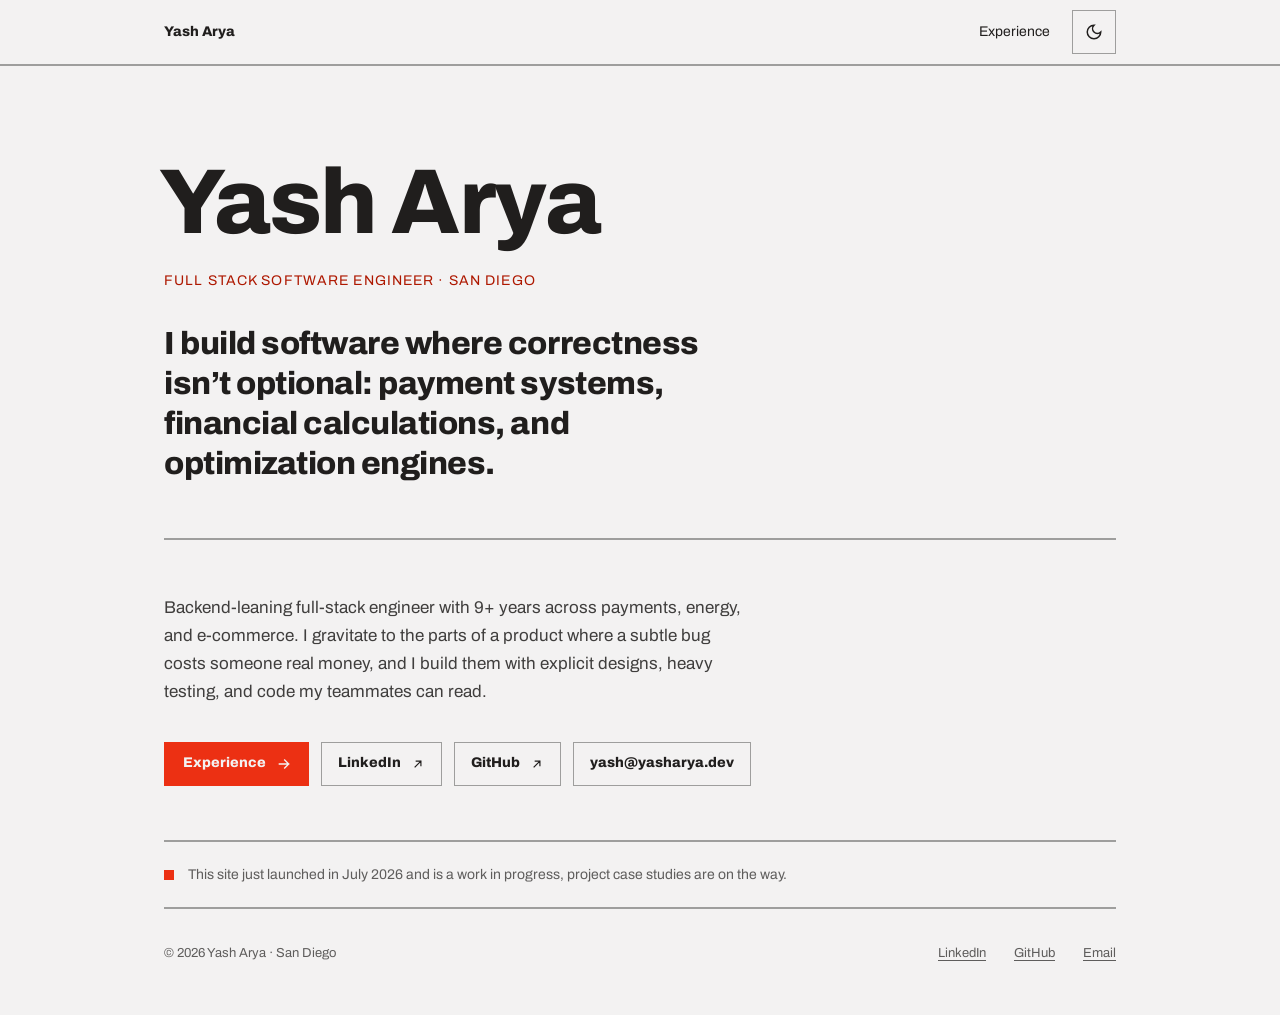
==== index.html @ 6b177f48 "V1" ====
<!DOCTYPE html>
<html lang="en">
<head>
<meta charset="utf-8">
<meta name="viewport" content="width=device-width, initial-scale=1">
<title>Yash Arya - Full Stack Software Engineer · San Diego</title>
<meta name="description" content="Yash Arya is a backend-leaning full-stack software engineer in San Diego with 9+ years across payments, energy, and e-commerce.">
<meta property="og:title" content="Yash Arya - Full Stack Software Engineer">
<meta property="og:description" content="Backend-leaning full-stack engineer with 9+ years across payments, energy, and e-commerce. San Diego.">
<meta property="og:type" content="website">
<meta property="og:url" content="https://yasharya.dev/">
<link rel="canonical" href="https://yasharya.dev/">
<link rel="icon" href="data:image/svg+xml,%3Csvg xmlns='http://www.w3.org/2000/svg' viewBox='0 0 64 64'%3E%3Crect width='64' height='64' fill='%23ec3013'/%3E%3Ctext x='32' y='43' font-family='Archivo,Arial,sans-serif' font-weight='800' font-size='28' fill='%23f3f2f2' text-anchor='middle'%3EYA%3C/text%3E%3C/svg%3E">
<link rel="preconnect" href="https://fonts.googleapis.com">
<link rel="preconnect" href="https://fonts.gstatic.com" crossorigin>
<link rel="stylesheet" href="https://fonts.googleapis.com/css2?family=Archivo:wght@400;600;800&display=swap" media="print" onload="this.media='all'">
<noscript><link rel="stylesheet" href="https://fonts.googleapis.com/css2?family=Archivo:wght@400;600;800&display=swap"></noscript>
<link rel="stylesheet" href="styles.css">
<script>/* Apply a saved theme choice before first paint to avoid a flash. */
try { var t = localStorage.getItem('ya-theme'); if (t) document.documentElement.setAttribute('data-theme', t); } catch (e) {}</script>
</head>
<body>
<a href="#main" class="skip-link">Skip to content</a>
<header>
  <nav class="nav" aria-label="Primary" style="padding: 10px max(clamp(20px, 5vw, 64px), calc((100% - 1080px) / 2 + clamp(20px, 5vw, 64px)))">
    <a href="index.html" class="nav-brand" aria-current="page" style="text-decoration: none; color: inherit; display: inline-flex; align-items: center; min-height: 44px; margin-right: auto">Yash Arya</a>
    <a href="experience.html" style="display: inline-flex; align-items: center; min-height: 44px; padding: 0 6px">Experience</a>
    <button type="button" id="theme-toggle" class="btn btn-secondary btn-icon theme-toggle" aria-label="Switch to dark mode" style="width: 44px; height: 44px">
      <svg class="icon-sun" width="18" height="18" viewBox="0 0 24 24" fill="none" stroke="currentColor" stroke-width="2" stroke-linecap="square" aria-hidden="true"><circle cx="12" cy="12" r="4"></circle><path d="M12 2v2M12 20v2M4.93 4.93l1.41 1.41M17.66 17.66l1.41 1.41M2 12h2M20 12h2M6.34 17.66l-1.41 1.41M19.07 4.93l-1.41 1.41"></path></svg>
      <svg class="icon-moon" width="18" height="18" viewBox="0 0 24 24" fill="none" stroke="currentColor" stroke-width="2" stroke-linecap="square" aria-hidden="true"><path d="M12 3a6 6 0 0 0 9 9 9 9 0 1 1-9-9Z"></path></svg>
    </button>
  </nav>
</header>
<main id="main">
  <div style="max-width: 1080px; margin: 0 auto; padding: 0 clamp(20px, 5vw, 64px)">

    <section aria-labelledby="name" style="padding: clamp(56px, 10vh, 120px) 0 clamp(40px, 6vh, 64px)">
      <h1 id="name" style="font-size: clamp(46px, 8vw, 92px); line-height: 1.02; letter-spacing: -0.02em; margin: 0 0 0 -0.058em">Yash Arya</h1>
      <p style="font-size: 14px; letter-spacing: 0.08em; text-transform: uppercase; font-feature-settings: 'tnum' 1; color: var(--color-accent-700); margin: 20px 0 0">Full Stack Software Engineer · San Diego</p>
      <p style="font-family: var(--font-heading); font-weight: 800; font-size: clamp(22px, 3vw, 32px); line-height: 1.25; letter-spacing: -0.015em; max-width: 30ch; margin: 32px 0 0">I build software where correctness isn&rsquo;t optional: payment systems, financial calculations, and optimization engines.</p>
    </section>

    <hr aria-hidden="true" style="height: 2px; border: 0; margin: 0; background: var(--color-divider)">

    <section aria-label="About" style="padding: clamp(36px, 6vh, 56px) 0">
      <p style="font-size: 17px; line-height: 1.65; max-width: 58ch; margin: 0; color: color-mix(in srgb, var(--color-text) 85%, transparent)">Backend-leaning full-stack engineer with 9+ years across payments, energy, and e-commerce. I gravitate to the parts of a product where a subtle bug costs someone real money, and I build them with explicit designs, heavy testing, and code my teammates can read.</p>
      <div style="display: flex; flex-wrap: wrap; gap: 12px; margin-top: 36px">
        <a href="experience.html" class="btn btn-primary" style="min-height: 44px; padding-inline: 18px 16px; justify-content: flex-start; gap: 10px">Experience
          <svg width="16" height="16" viewBox="0 0 24 24" fill="none" stroke="currentColor" stroke-width="2" stroke-linecap="square" aria-hidden="true"><path d="M5 12h14M13 6l6 6-6 6"></path></svg></a>
        <a href="https://linkedin.com/in/yasharyadev" class="btn btn-secondary" style="min-height: 44px; padding-inline: 16px; justify-content: flex-start; gap: 10px">LinkedIn
          <svg width="14" height="14" viewBox="0 0 24 24" fill="none" stroke="currentColor" stroke-width="2" stroke-linecap="square" aria-hidden="true"><path d="M7 17 17 7M9 7h8v8"></path></svg></a>
        <a href="https://github.com/yasharya-dev" class="btn btn-secondary" style="min-height: 44px; padding-inline: 16px; justify-content: flex-start; gap: 10px">GitHub
          <svg width="14" height="14" viewBox="0 0 24 24" fill="none" stroke="currentColor" stroke-width="2" stroke-linecap="square" aria-hidden="true"><path d="M7 17 17 7M9 7h8v8"></path></svg></a>
        <a href="mailto:yash@yasharya.dev" class="btn btn-secondary" style="min-height: 44px; padding-inline: 16px; justify-content: flex-start; gap: 10px">yash@yasharya.dev</a>
      </div>
    </section>

    <div style="display: flex; align-items: center; gap: 14px; border-top: 2px solid var(--color-divider); padding: 22px 0">
      <span aria-hidden="true" style="width: 10px; height: 10px; flex: none; background: var(--color-accent)"></span>
      <p style="margin: 0; font-size: 14px; line-height: 1.55; color: color-mix(in srgb, var(--color-text) 70%, transparent)">This site just launched in July 2026 and is a work in progress, project case studies are on the way.</p>
    </div>

    <footer style="border-top: 2px solid var(--color-divider); padding: 22px 0 40px; display: flex; flex-wrap: wrap; align-items: center; gap: 8px 28px; font-size: 13px; color: color-mix(in srgb, var(--color-text) 70%, transparent)">
      <p style="margin: 0; margin-right: auto">&copy; 2026 Yash Arya · San Diego</p>
      <a href="https://linkedin.com/in/yasharyadev" style="display: inline-flex; align-items: center; min-height: 44px; color: inherit">LinkedIn</a>
      <a href="https://github.com/yasharya-dev" style="display: inline-flex; align-items: center; min-height: 44px; color: inherit">GitHub</a>
      <a href="mailto:yash@yasharya.dev" style="display: inline-flex; align-items: center; min-height: 44px; color: inherit">Email</a>
    </footer>

  </div>
</main>
<script src="theme.js"></script>
</body>
</html>
---- styles.css ----
/* Modernist — design-system tokens and component classes. This file is the source of truth for the system's look; retune it here and see readme.md. */
/* Font (Archivo) loads via <link> in each page's <head>, not @import. */

:root {
  --color-bg: #f3f2f2;
  --color-surface: #eae9e9;
  --color-text: #201e1d;
  --color-accent: #ec3013;
  --color-accent-2: #e15b47;
  --color-divider: color-mix(in srgb, #201e1d 40%, transparent);

  /* Tonal ramps — generated in OKLCH on one shared lightness scale, so the
     same step of any role matches the others in visual value. */
  --color-neutral-100: #f8f4f4;
  --color-neutral-200: #eae7e7;
  --color-neutral-300: #d7d3d3;
  --color-neutral-400: #bab6b6;
  --color-neutral-500: #9b9797;
  --color-neutral-600: #7d7979;
  --color-neutral-700: #605d5d;
  --color-neutral-800: #444141;
  --color-neutral-900: #2d2b2b;

  --color-accent-100: #fff2ef;
  --color-accent-200: #ffe0d9;
  --color-accent-300: #ffc4b8;
  --color-accent-400: #ff9783;
  --color-accent-500: #ff563c;
  --color-accent-600: #dd2b0f;
  --color-accent-700: #ae1800;
  --color-accent-800: #7c1405;
  --color-accent-900: #4d170e;

  --color-accent-2-100: #fff2ef;
  --color-accent-2-200: #ffe0da;
  --color-accent-2-300: #ffc4b9;
  --color-accent-2-400: #ff9784;
  --color-accent-2-500: #ef6853;
  --color-accent-2-600: #c94b39;
  --color-accent-2-700: #9e3526;
  --color-accent-2-800: #71261b;
  --color-accent-2-900: #471d16;

  --font-heading: "Archivo", system-ui, sans-serif;
  --font-heading-weight: 800;
  --font-body: "Archivo", system-ui, sans-serif;

  --space-1: 4.0px;
  --space-2: 8.0px;
  --space-3: 12.0px;
  --space-4: 16.0px;
  --space-6: 24.0px;
  --space-8: 32.0px;

  --radius-sm: 0px;
  --radius-md: 0px;
  --radius-lg: 0px;

  /* Elevation — derived from the ground: soft ink-tinted shadows on a
     light theme, a hairline edge + ambient darkness on a dark one. */
  --shadow-sm: 0 1px 2px color-mix(in srgb, #2d2b2b 14%, transparent);
  --shadow-md: 0 3px 10px color-mix(in srgb, #2d2b2b 16%, transparent);
  --shadow-lg: 0 12px 32px color-mix(in srgb, #2d2b2b 22%, transparent);
}

body {
  background: var(--color-bg);
  color: var(--color-text);
  font-family: var(--font-body);
}
h1, h2, h3, h4 { font-family: var(--font-heading); font-weight: var(--font-heading-weight); }

.grayscale{filter:grayscale(1) contrast(1.08)}

/* ══════════════════════════════════════════════════════════════════════════
   Components — built with the tokens above. Plain CSS
   on plain HTML: no JavaScript, no build step. Each class is documented in
   readme.md and demonstrated in foundations/ and components/.
   ══════════════════════════════════════════════════════════════════════ */

*, *::before, *::after { box-sizing: border-box; }
body { margin: 0; font-size: 15px; line-height: 1.55; font-weight: 400; }
h1, h2, h3, h4, h5, h6 {
  font-family: var(--font-heading); font-weight: var(--font-heading-weight);
  line-height: 1.12; letter-spacing: -0.015em; margin: 0 0 var(--space-2);
}
h1 { font-size: 42px; }
h2 { font-size: 32px; }
h3 { font-size: 25px; }
h4 { font-size: 20px; }
h5 { font-size: 16px; }
h6 { font-size: 13px; }
h6 { letter-spacing: 0.08em; text-transform: uppercase; }
p { margin: 0 0 var(--space-3); }
a { color: var(--color-accent); text-underline-offset: 3px; }
img { display: block; max-width: 100%; }
figure { margin: 0; }
figcaption {
  font-size: 11px; margin-top: var(--space-1);
  color: color-mix(in srgb, var(--color-text) 55%, transparent);
}
.text-muted { color: color-mix(in srgb, var(--color-text) 55%, transparent); }
:focus { outline: none; }
:focus-visible { outline: 2px solid var(--color-accent); outline-offset: 2px; }
::selection { background: color-mix(in srgb, var(--color-accent) 30%, transparent); }

/* — rules — */
.hr {
  height: 2px; border: 0; margin: var(--space-4) 0;
  background: var(--color-divider);
}

/* — buttons — */
.btn {
  display: inline-flex; align-items: center; justify-content: center; gap: 6px;
  cursor: pointer; text-decoration: none;
  font-family: var(--font-heading); font-weight: var(--font-heading-weight);
  font-size: 14px; line-height: 1.2; color: var(--color-text); /* matches the .input's 14px —
     the pair sits side by side in sign-up rows */
  background: transparent; border: 1px solid transparent;
  padding: var(--space-2) calc(var(--space-3) * 1.2);
  border-radius: var(--radius-md);
}
.btn svg { display: block; }
.btn:disabled { opacity: 0.45; cursor: not-allowed; }
.btn-primary { background: var(--color-accent); color: var(--color-bg); }
.btn-primary:hover { background: var(--color-accent-600); }
.btn-primary:active { background: var(--color-accent-700); }
.btn-secondary { border-color: var(--color-divider); }
.btn-secondary:hover { background: color-mix(in srgb, var(--color-text) 7%, transparent); }
.btn-secondary:active { background: color-mix(in srgb, var(--color-text) 14%, transparent); }
.btn-ghost { color: var(--color-accent); padding-inline: var(--space-1); }
.btn-ghost:hover { background: color-mix(in srgb, var(--color-accent) 10%, transparent); }
.btn-ghost:active { background: color-mix(in srgb, var(--color-accent) 18%, transparent); }
.btn-icon { width: 36px; height: 36px; padding: 0; }
.btn-block { width: 100%; margin-top: var(--space-2); justify-content: flex-start; text-align: left; }

/* — forms — */
.field > label {
  display: block; font-size: 12px; margin-bottom: 5px;
  color: color-mix(in srgb, var(--color-text) 70%, transparent);
}
.input {
  width: 100%; min-height: 36px; padding: 6px 10px; font: inherit;
  font-size: 14px; color: var(--color-text); caret-color: var(--color-accent);
  background: var(--color-surface);
  border: 1px solid var(--color-divider); border-radius: var(--radius-md);
}
.input:hover { border-color: color-mix(in srgb, var(--color-text) 45%, transparent); }
.input:focus-visible { border-color: var(--color-accent); outline-offset: 0; }
textarea.input { min-height: 90px; resize: vertical; }
.radio { display: inline-flex; align-items: center; gap: 8px; cursor: pointer; font-size: 14px; }
.radio input, .seg-opt input {
  position: absolute; opacity: 0; width: 0; height: 0; pointer-events: none;
}
.radio .dot {
  width: 16px; height: 16px; flex: none; border-radius: 50%;
  border: 1.5px solid var(--color-divider);
}
.radio:hover .dot { border-color: var(--color-accent); }
.radio input:checked + .dot {
  border-color: var(--color-accent); background: var(--color-accent);
  box-shadow: inset 0 0 0 4px var(--color-bg);
}
.radio input:focus-visible + .dot { outline: 2px solid var(--color-accent); outline-offset: 2px; }
.seg {
  display: inline-flex; overflow: hidden;
  border: 1px solid var(--color-divider); border-radius: var(--radius-md);
}
.seg-opt {
  display: inline-flex; align-items: center; gap: 6px;
  padding: 7px 12px; font-size: 13px; cursor: pointer;
}
.seg-opt + .seg-opt { border-left: 1px solid var(--color-divider); }
.seg-opt:has(input:checked) { background: var(--color-accent); color: var(--color-bg); }
.seg-opt:not(:has(input:checked)):hover { background: color-mix(in srgb, var(--color-text) 7%, transparent); }
.seg-opt:has(input:focus-visible) { outline: 2px solid var(--color-accent); outline-offset: -2px; }

/* — cards — */
.card {
  display: flex; flex-direction: column; gap: var(--space-2);
  padding: var(--space-3); border-radius: var(--radius-md); background: var(--color-surface);
}
.card-kicker { font-size: 10px; letter-spacing: 0.1em; text-transform: uppercase; color: var(--color-accent); }
.card-title {
  font-family: var(--font-heading); font-weight: var(--font-heading-weight);
  font-size: 17px; line-height: 1.2;
}
.card-body { margin: 0; font-size: 13px; opacity: 0.8; flex: 1; }
.card-meta {
  display: flex; align-items: center; gap: 6px; font-size: 11px;
  color: color-mix(in srgb, var(--color-text) 50%, transparent);
}
.elev-sm { box-shadow: var(--shadow-sm); }
.elev-md { box-shadow: var(--shadow-md); }
.elev-lg { box-shadow: var(--shadow-lg); }

/* — tags — */
.tag {
  display: inline-flex; align-items: center; font-size: 11px;
  letter-spacing: 0.02em; padding: 3px 10px;
  border-radius: calc(var(--radius-md) * 0.75);
}
.tag-accent { background: var(--color-accent-100); color: var(--color-accent-800); }
.tag-accent-2 { background: var(--color-accent-2-100); color: var(--color-accent-2-800); }
.tag-neutral { background: var(--color-neutral-100); color: var(--color-neutral-800); }
.tag-outline { border: 1px solid var(--color-accent); color: var(--color-accent); }

/* — navigation — */
.nav {
  display: flex; align-items: center; gap: var(--space-4);
  padding: var(--space-3) var(--space-4);
  border-bottom: 2px solid var(--color-divider);
}
.nav-brand {
  font-family: var(--font-heading); font-weight: var(--font-heading-weight);
  font-size: 18px; margin-right: auto;
}
.nav a { color: inherit; text-decoration: none; font-size: 14px; }
.nav a:hover, .nav a[aria-current='page'] { color: var(--color-accent); }

/* — tables — */
.table { width: 100%; border-collapse: collapse; font-size: 14px; }
.table th {
  text-align: left; font-size: 11px; letter-spacing: 0.08em; text-transform: uppercase;
  color: color-mix(in srgb, var(--color-text) 60%, transparent);
  padding: var(--space-2); border-bottom: 2px solid var(--color-divider);
}
.table td {
  padding: var(--space-2);
  border-bottom: 1px solid var(--color-divider);
}
.table tbody tr:hover { background: color-mix(in srgb, var(--color-text) 4%, transparent); }

/* — dialog — */
.dialog-backdrop {
  position: fixed; inset: 0; display: grid; place-items: center;
  padding: var(--space-4);
  background: color-mix(in srgb, var(--color-neutral-900) 50%, transparent);
}
.dialog {
  width: min(440px, 100%); display: flex; flex-direction: column; gap: var(--space-3);
  padding: var(--space-4); border-radius: var(--radius-lg);
  background: var(--color-surface); box-shadow: var(--shadow-lg);
}
.dialog-title {
  font-family: var(--font-heading); font-weight: var(--font-heading-weight);
  font-size: 20px;
}
.dialog-body { font-size: 14px; opacity: 0.85; }
.dialog-actions { display: flex; justify-content: flex-end; gap: var(--space-2); margin-top: var(--space-2); }

/* ==========================================================================
   App layer: site-specific styles for yasharya.dev (theming, skip link,
   experience list). Design-system tokens and components are above.
   ========================================================================== */

html { -webkit-text-size-adjust: 100%; }
body { margin: 0; text-wrap: pretty; }
a { color: var(--color-accent-700); }
a:hover { color: var(--color-accent); }

/* Dark theme: the same tokens re-seated on a near-black ground. Applied by the
   toggle (html[data-theme='dark']) or by the OS when the visitor hasn't chosen. */
html[data-theme='dark'] {
  color-scheme: dark;
  --color-bg: #171615; --color-surface: #211f1e; --color-text: #f3f2f2;
  --color-divider: color-mix(in srgb, #f3f2f2 40%, transparent);
  --color-neutral-100: #2d2b2b; --color-neutral-200: #444141; --color-neutral-300: #605d5d;
  --color-neutral-400: #7d7979; --color-neutral-600: #bab6b6; --color-neutral-700: #d7d3d3;
  --color-neutral-800: #eae7e7; --color-neutral-900: #f8f4f4;
  --color-accent-100: #4d170e; --color-accent-200: #7c1405; --color-accent-300: #ae1800;
  --color-accent-400: #dd2b0f; --color-accent-600: #ff9783; --color-accent-700: #ffc4b8;
  --color-accent-800: #ffe0d9; --color-accent-900: #fff2ef;
  --shadow-sm: 0 1px 2px rgba(0,0,0,0.5); --shadow-md: 0 3px 10px rgba(0,0,0,0.55); --shadow-lg: 0 12px 32px rgba(0,0,0,0.6);
}
@media (prefers-color-scheme: dark) {
  html:not([data-theme='light']) {
    color-scheme: dark;
    --color-bg: #171615; --color-surface: #211f1e; --color-text: #f3f2f2;
    --color-divider: color-mix(in srgb, #f3f2f2 40%, transparent);
    --color-neutral-100: #2d2b2b; --color-neutral-200: #444141; --color-neutral-300: #605d5d;
    --color-neutral-400: #7d7979; --color-neutral-600: #bab6b6; --color-neutral-700: #d7d3d3;
    --color-neutral-800: #eae7e7; --color-neutral-900: #f8f4f4;
    --color-accent-100: #4d170e; --color-accent-200: #7c1405; --color-accent-300: #ae1800;
    --color-accent-400: #dd2b0f; --color-accent-600: #ff9783; --color-accent-700: #ffc4b8;
    --color-accent-800: #ffe0d9; --color-accent-900: #fff2ef;
    --shadow-sm: 0 1px 2px rgba(0,0,0,0.5); --shadow-md: 0 3px 10px rgba(0,0,0,0.55); --shadow-lg: 0 12px 32px rgba(0,0,0,0.6);
  }
}

/* Skip-to-content link: off-screen until focused. */
.skip-link {
  position: fixed; left: 16px; top: -100px; z-index: 100;
  background: var(--color-accent); color: #f3f2f2;
  padding: 12px 16px; font-family: var(--font-heading); font-weight: 800;
  font-size: 14px; text-decoration: none;
}
.skip-link:focus { top: 16px; }

/* Theme toggle icon: moon shows in light mode (tap to go dark), sun in dark mode. */
.theme-toggle .icon-sun { display: none; }
.theme-toggle .icon-moon { display: block; }
html[data-theme='dark'] .theme-toggle .icon-sun { display: block; }
html[data-theme='dark'] .theme-toggle .icon-moon { display: none; }
@media (prefers-color-scheme: dark) {
  html:not([data-theme='light']) .theme-toggle .icon-sun { display: block; }
  html:not([data-theme='light']) .theme-toggle .icon-moon { display: none; }
}

/* Experience list: accent square bullet markers. */
.xp-list { list-style: none; margin: 20px 0 0; padding: 0; display: grid; gap: 12px; }
.xp-list li {
  position: relative; padding-left: 24px;
  font-size: 15.5px; line-height: 1.65; max-width: 58ch;
  color: color-mix(in srgb, var(--color-text) 82%, transparent);
}
.xp-list li::before {
  content: ''; position: absolute; left: 0; top: 9px;
  width: 8px; height: 8px; background: var(--color-accent);
}
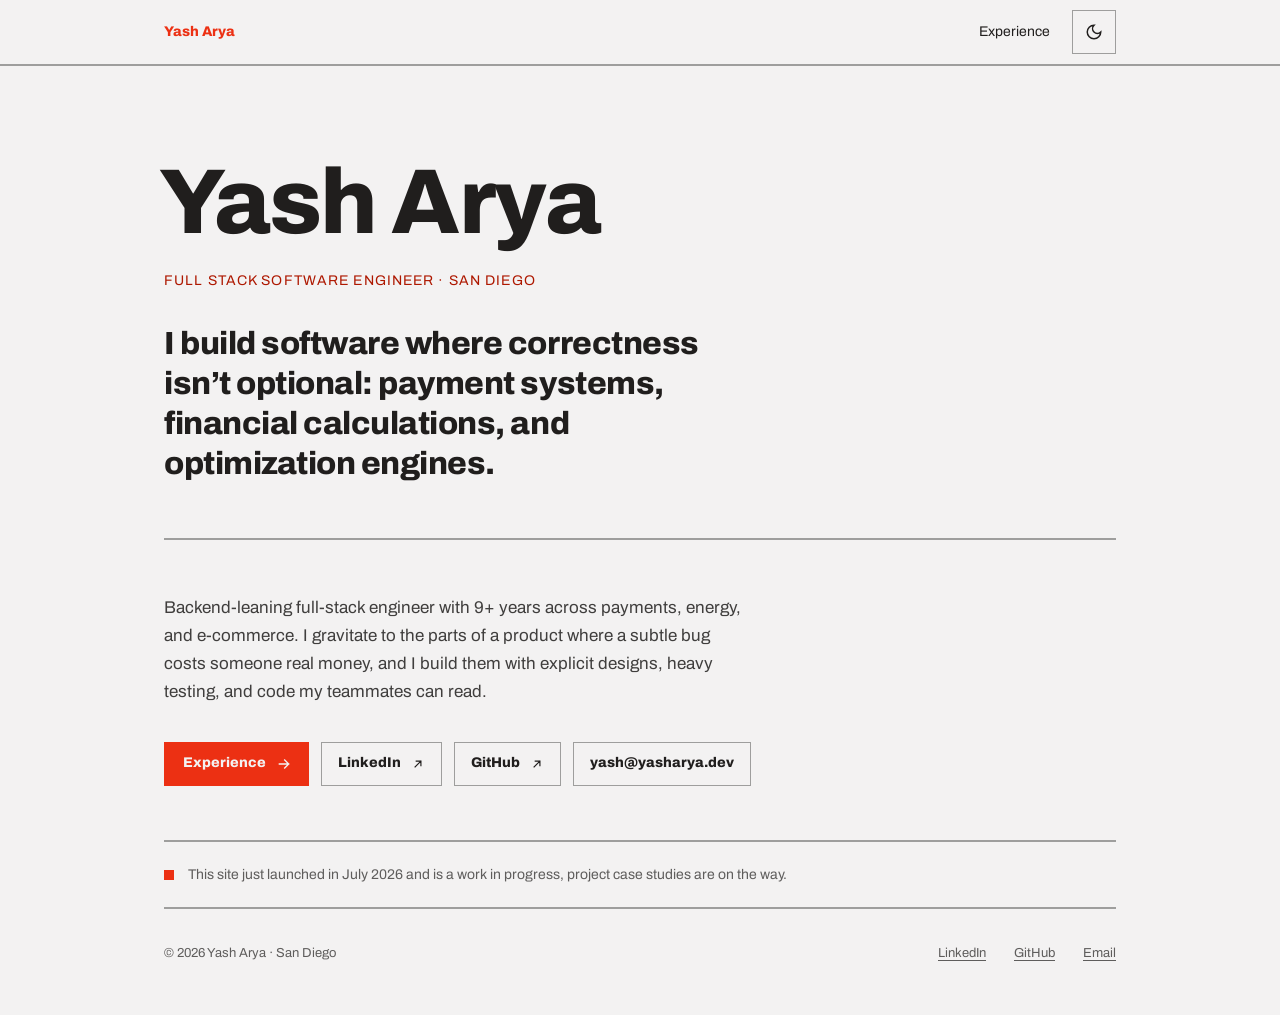
==== commit 0fa976de: "V2" ====
--- a/index.html
+++ b/index.html
@@ -22,49 +22,49 @@
 <body>
 <a href="#main" class="skip-link">Skip to content</a>
 <header>
-  <nav class="nav" aria-label="Primary" style="padding: 10px max(clamp(20px, 5vw, 64px), calc((100% - 1080px) / 2 + clamp(20px, 5vw, 64px)))">
-    <a href="index.html" class="nav-brand" aria-current="page" style="text-decoration: none; color: inherit; display: inline-flex; align-items: center; min-height: 44px; margin-right: auto">Yash Arya</a>
-    <a href="experience.html" style="display: inline-flex; align-items: center; min-height: 44px; padding: 0 6px">Experience</a>
-    <button type="button" id="theme-toggle" class="btn btn-secondary btn-icon theme-toggle" aria-label="Switch to dark mode" style="width: 44px; height: 44px">
+  <nav class="nav" aria-label="Primary">
+    <a href="index.html" class="nav-brand" aria-current="page">Yash Arya</a>
+    <a href="experience.html" class="nav-link">Experience</a>
+    <button type="button" id="theme-toggle" class="btn btn-secondary btn-icon theme-toggle" aria-label="Switch to dark mode">
       <svg class="icon-sun" width="18" height="18" viewBox="0 0 24 24" fill="none" stroke="currentColor" stroke-width="2" stroke-linecap="square" aria-hidden="true"><circle cx="12" cy="12" r="4"></circle><path d="M12 2v2M12 20v2M4.93 4.93l1.41 1.41M17.66 17.66l1.41 1.41M2 12h2M20 12h2M6.34 17.66l-1.41 1.41M19.07 4.93l-1.41 1.41"></path></svg>
       <svg class="icon-moon" width="18" height="18" viewBox="0 0 24 24" fill="none" stroke="currentColor" stroke-width="2" stroke-linecap="square" aria-hidden="true"><path d="M12 3a6 6 0 0 0 9 9 9 9 0 1 1-9-9Z"></path></svg>
     </button>
   </nav>
 </header>
 <main id="main">
-  <div style="max-width: 1080px; margin: 0 auto; padding: 0 clamp(20px, 5vw, 64px)">
+  <div class="wrap">
 
-    <section aria-labelledby="name" style="padding: clamp(56px, 10vh, 120px) 0 clamp(40px, 6vh, 64px)">
-      <h1 id="name" style="font-size: clamp(46px, 8vw, 92px); line-height: 1.02; letter-spacing: -0.02em; margin: 0 0 0 -0.058em">Yash Arya</h1>
-      <p style="font-size: 14px; letter-spacing: 0.08em; text-transform: uppercase; font-feature-settings: 'tnum' 1; color: var(--color-accent-700); margin: 20px 0 0">Full Stack Software Engineer · San Diego</p>
-      <p style="font-family: var(--font-heading); font-weight: 800; font-size: clamp(22px, 3vw, 32px); line-height: 1.25; letter-spacing: -0.015em; max-width: 30ch; margin: 32px 0 0">I build software where correctness isn&rsquo;t optional: payment systems, financial calculations, and optimization engines.</p>
+    <section class="hero" aria-labelledby="name">
+      <h1 id="name" class="hero-name">Yash Arya</h1>
+      <p class="eyebrow">Full Stack Software Engineer · San Diego</p>
+      <p class="hero-tagline">I build software where correctness isn&rsquo;t optional: payment systems, financial calculations, and optimization engines.</p>
     </section>
 
-    <hr aria-hidden="true" style="height: 2px; border: 0; margin: 0; background: var(--color-divider)">
+    <hr class="divider" aria-hidden="true">
 
-    <section aria-label="About" style="padding: clamp(36px, 6vh, 56px) 0">
-      <p style="font-size: 17px; line-height: 1.65; max-width: 58ch; margin: 0; color: color-mix(in srgb, var(--color-text) 85%, transparent)">Backend-leaning full-stack engineer with 9+ years across payments, energy, and e-commerce. I gravitate to the parts of a product where a subtle bug costs someone real money, and I build them with explicit designs, heavy testing, and code my teammates can read.</p>
-      <div style="display: flex; flex-wrap: wrap; gap: 12px; margin-top: 36px">
-        <a href="experience.html" class="btn btn-primary" style="min-height: 44px; padding-inline: 18px 16px; justify-content: flex-start; gap: 10px">Experience
+    <section class="about" aria-label="About">
+      <p class="lead">Backend-leaning full-stack engineer with 9+ years across payments, energy, and e-commerce. I gravitate to the parts of a product where a subtle bug costs someone real money, and I build them with explicit designs, heavy testing, and code my teammates can read.</p>
+      <div class="actions">
+        <a href="experience.html" class="btn btn-primary">Experience
           <svg width="16" height="16" viewBox="0 0 24 24" fill="none" stroke="currentColor" stroke-width="2" stroke-linecap="square" aria-hidden="true"><path d="M5 12h14M13 6l6 6-6 6"></path></svg></a>
-        <a href="https://linkedin.com/in/yasharyadev" class="btn btn-secondary" style="min-height: 44px; padding-inline: 16px; justify-content: flex-start; gap: 10px">LinkedIn
+        <a href="https://linkedin.com/in/yasharyadev" class="btn btn-secondary">LinkedIn
           <svg width="14" height="14" viewBox="0 0 24 24" fill="none" stroke="currentColor" stroke-width="2" stroke-linecap="square" aria-hidden="true"><path d="M7 17 17 7M9 7h8v8"></path></svg></a>
-        <a href="https://github.com/yasharya-dev" class="btn btn-secondary" style="min-height: 44px; padding-inline: 16px; justify-content: flex-start; gap: 10px">GitHub
+        <a href="https://github.com/yasharya-dev" class="btn btn-secondary">GitHub
           <svg width="14" height="14" viewBox="0 0 24 24" fill="none" stroke="currentColor" stroke-width="2" stroke-linecap="square" aria-hidden="true"><path d="M7 17 17 7M9 7h8v8"></path></svg></a>
-        <a href="mailto:yash@yasharya.dev" class="btn btn-secondary" style="min-height: 44px; padding-inline: 16px; justify-content: flex-start; gap: 10px">yash@yasharya.dev</a>
+        <a href="mailto:yash@yasharya.dev" class="btn btn-secondary">yash@yasharya.dev</a>
       </div>
     </section>
 
-    <div style="display: flex; align-items: center; gap: 14px; border-top: 2px solid var(--color-divider); padding: 22px 0">
-      <span aria-hidden="true" style="width: 10px; height: 10px; flex: none; background: var(--color-accent)"></span>
-      <p style="margin: 0; font-size: 14px; line-height: 1.55; color: color-mix(in srgb, var(--color-text) 70%, transparent)">This site just launched in July 2026 and is a work in progress, project case studies are on the way.</p>
+    <div class="wip">
+      <span class="wip-dot" aria-hidden="true"></span>
+      <p>This site just launched in July 2026 and is a work in progress, project case studies are on the way.</p>
     </div>
 
-    <footer style="border-top: 2px solid var(--color-divider); padding: 22px 0 40px; display: flex; flex-wrap: wrap; align-items: center; gap: 8px 28px; font-size: 13px; color: color-mix(in srgb, var(--color-text) 70%, transparent)">
-      <p style="margin: 0; margin-right: auto">&copy; 2026 Yash Arya · San Diego</p>
-      <a href="https://linkedin.com/in/yasharyadev" style="display: inline-flex; align-items: center; min-height: 44px; color: inherit">LinkedIn</a>
-      <a href="https://github.com/yasharya-dev" style="display: inline-flex; align-items: center; min-height: 44px; color: inherit">GitHub</a>
-      <a href="mailto:yash@yasharya.dev" style="display: inline-flex; align-items: center; min-height: 44px; color: inherit">Email</a>
+    <footer class="site-footer">
+      <p>&copy; 2026 Yash Arya · San Diego</p>
+      <a href="https://linkedin.com/in/yasharyadev">LinkedIn</a>
+      <a href="https://github.com/yasharya-dev">GitHub</a>
+      <a href="mailto:yash@yasharya.dev">Email</a>
     </footer>
 
   </div>
--- a/styles.css
+++ b/styles.css
@@ -320,3 +320,57 @@
   width: 8px; height: 8px; background: var(--color-accent);
 }
 
+/* Layout container: centered, capped, with fluid side padding. */
+.wrap { max-width: 1080px; margin: 0 auto; padding: 0 clamp(20px, 5vw, 64px); }
+
+/* Nav: override the design-system padding so the row aligns to the 1080px column. */
+.nav { padding: 10px max(clamp(20px, 5vw, 64px), calc((100% - 1080px) / 2 + clamp(20px, 5vw, 64px))); }
+.nav-brand { display: inline-flex; align-items: center; min-height: 44px; margin-right: auto; text-decoration: none; color: inherit; }
+.nav-link { display: inline-flex; align-items: center; min-height: 44px; padding: 0 6px; }
+.theme-toggle { width: 44px; height: 44px; }
+
+/* Hero (landing). */
+.hero { padding: clamp(56px, 10vh, 120px) 0 clamp(40px, 6vh, 64px); }
+.hero-name { margin: 0 0 0 -0.058em; font-size: clamp(46px, 8vw, 92px); line-height: 1.02; letter-spacing: -0.02em; }
+.eyebrow { margin: 20px 0 0; font-size: 14px; letter-spacing: 0.08em; text-transform: uppercase; font-feature-settings: 'tnum' 1; color: var(--color-accent-700); }
+.hero-tagline { margin: 32px 0 0; max-width: 30ch; font-family: var(--font-heading); font-weight: 800; font-size: clamp(22px, 3vw, 32px); line-height: 1.25; letter-spacing: -0.015em; }
+
+/* 2px divider line. */
+.divider { height: 2px; margin: 0; border: 0; background: var(--color-divider); }
+
+/* About block (landing) + the shared lead paragraph. */
+.about { padding: clamp(36px, 6vh, 56px) 0; }
+.lead { margin: 0; max-width: 58ch; font-size: 17px; line-height: 1.65; color: color-mix(in srgb, var(--color-text) 85%, transparent); }
+
+/* Row of action links styled as buttons. */
+.actions { display: flex; flex-wrap: wrap; gap: 12px; margin-top: 36px; }
+.actions .btn { min-height: 44px; gap: 10px; justify-content: flex-start; }
+.actions .btn-primary { padding-inline: 18px 16px; }
+.actions .btn-secondary { padding-inline: 16px; }
+
+/* Work-in-progress notice. */
+.wip { display: flex; align-items: center; gap: 14px; padding: 22px 0; border-top: 2px solid var(--color-divider); }
+.wip-dot { flex: none; width: 10px; height: 10px; background: var(--color-accent); }
+.wip p { margin: 0; font-size: 14px; line-height: 1.55; color: color-mix(in srgb, var(--color-text) 70%, transparent); }
+
+/* Footer (both pages). */
+.site-footer { display: flex; flex-wrap: wrap; align-items: center; gap: 8px 28px; padding: 22px 0 40px; border-top: 2px solid var(--color-divider); font-size: 13px; color: color-mix(in srgb, var(--color-text) 70%, transparent); }
+.site-footer p { margin: 0; margin-right: auto; }
+.site-footer a { display: inline-flex; align-items: center; min-height: 44px; color: inherit; }
+
+/* Experience: intro heading + lead. */
+.xp-intro { padding: clamp(48px, 8vh, 88px) 0 clamp(32px, 5vh, 48px); }
+.xp-intro h1 { margin: 0 0 0 -0.058em; font-size: clamp(38px, 6vw, 64px); line-height: 1.04; letter-spacing: -0.02em; }
+.xp-intro .lead { margin-top: 24px; }
+
+/* Experience: one entry = a wrapping flex row (meta column + body column). */
+.xp-entry { display: flex; flex-wrap: wrap; gap: 20px clamp(32px, 5vw, 72px); padding: clamp(32px, 5vh, 48px) 0; border-top: 2px solid var(--color-divider); }
+.xp-meta { flex: 0 1 210px; min-width: 180px; }
+.xp-date { margin: 0; font-size: 13px; letter-spacing: 0.08em; text-transform: uppercase; font-feature-settings: 'tnum' 1; line-height: 1.6; color: color-mix(in srgb, var(--color-text) 70%, transparent); }
+.xp-loc { margin: 6px 0 0; font-size: 13px; line-height: 1.6; color: color-mix(in srgb, var(--color-text) 70%, transparent); }
+.xp-body { flex: 1 1 46ch; min-width: min(100%, 300px); }
+.xp-body h2 { margin: 0; font-size: clamp(24px, 3vw, 30px); line-height: 1.1; letter-spacing: -0.015em; }
+.xp-role { margin: 8px 0 0; font-size: 13px; letter-spacing: 0.08em; text-transform: uppercase; color: var(--color-accent-700); }
+.xp-note { font-weight: 400; font-size: 0.62em; color: color-mix(in srgb, var(--color-text) 70%, transparent); }
+.xp-summary { margin: 20px 0 0; max-width: 58ch; font-size: 16px; line-height: 1.65; }
+
